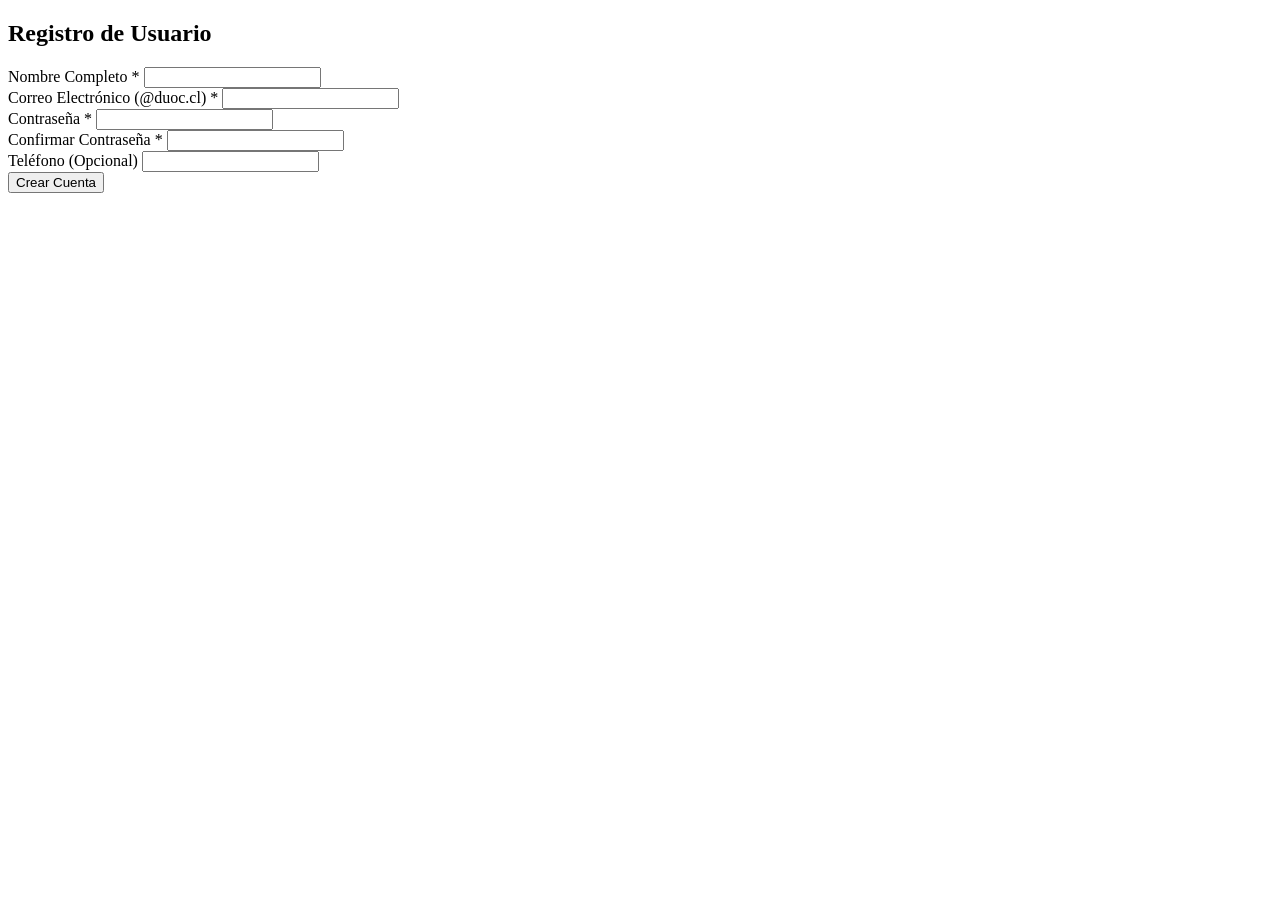
==== registro.html @ c749ef75 "feat(registro): termina html" ====
<!DOCTYPE html>
<html lang="es">
<head>
  <meta charset="UTF-8">
  <meta name="viewport" content="width=device-width, initial-scale=1.0">
  <title>Guau&Miau - Registro</title>
  <link rel="stylesheet" href="css/registro.css">
</head>
<body>
  <main class="registro-card">
    <h2>Registro de Usuario</h2>
    
    <form id="form-registro" novalidate>
      <div class="form-group">
        <label for="nombre">Nombre Completo *</label>
        <input type="text" id="nombre" maxlength="50">
        <span class="error-msg" id="error-nombre"></span>
      </div>

      <div class="form-group">
        <label for="email">Correo Electrónico (@duoc.cl) *</label>
        <input type="email" id="email">
        <span class="error-msg" id="error-email"></span>
      </div>

      <div class="form-group">
        <label for="password">Contraseña *</label>
        <input type="password" id="password">
        <span class="error-msg" id="error-password"></span>
      </div>

      <div class="form-group">
        <label for="confirm-password">Confirmar Contraseña *</label>
        <input type="password" id="confirm-password">
        <span class="error-msg" id="error-confirm-password"></span>
      </div>

      <div class="form-group">
        <label for="telefono">Teléfono (Opcional)</label>
        <input type="tel" id="telefono">
        <span class="error-msg" id="error-telefono"></span>
      </div>

      <!-- Contenedor listo para el modulo de Mascotas (Integrante 2) -->
      <div id="seccion-mascotas"></div>

      <button type="submit" id="btn-submit">Crear Cuenta</button>
    </form>
  </main>

  <script src="js/registro.js"></script>
</body>
</html>
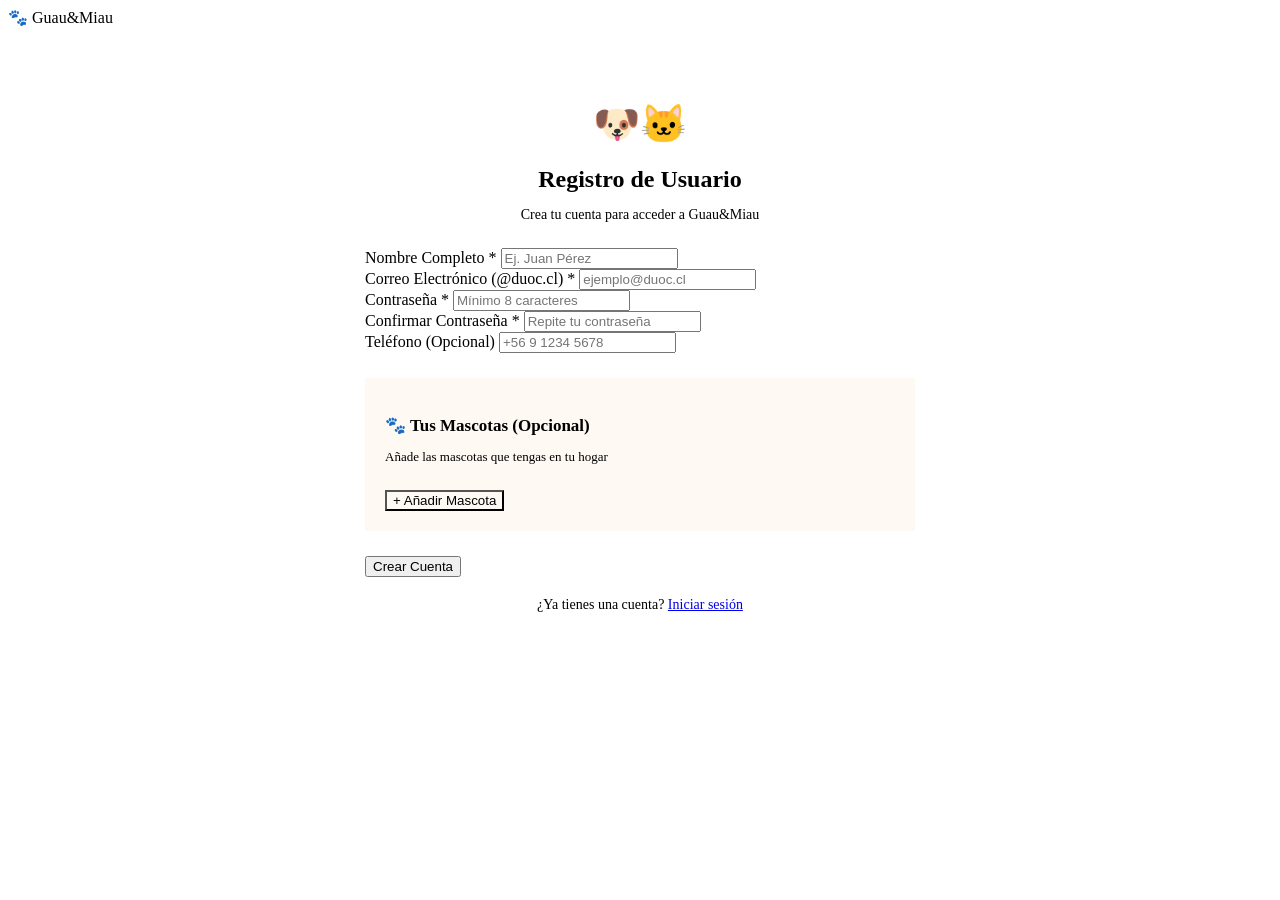
==== commit ef0c2196: "feat: implementación completa mascotas-storage" ====
--- a/registro.html
+++ b/registro.html
@@ -1,53 +1,86 @@
-<!DOCTYPE html>
-<html lang="es">
-<head>
-  <meta charset="UTF-8">
-  <meta name="viewport" content="width=device-width, initial-scale=1.0">
-  <title>Guau&Miau - Registro</title>
-  <link rel="stylesheet" href="css/registro.css">
-</head>
-<body>
-  <main class="registro-card">
-    <h2>Registro de Usuario</h2>
-    
-    <form id="form-registro" novalidate>
-      <div class="form-group">
-        <label for="nombre">Nombre Completo *</label>
-        <input type="text" id="nombre" maxlength="50">
-        <span class="error-msg" id="error-nombre"></span>
-      </div>
-
-      <div class="form-group">
-        <label for="email">Correo Electrónico (@duoc.cl) *</label>
-        <input type="email" id="email">
-        <span class="error-msg" id="error-email"></span>
-      </div>
-
-      <div class="form-group">
-        <label for="password">Contraseña *</label>
-        <input type="password" id="password">
-        <span class="error-msg" id="error-password"></span>
-      </div>
-
-      <div class="form-group">
-        <label for="confirm-password">Confirmar Contraseña *</label>
-        <input type="password" id="confirm-password">
-        <span class="error-msg" id="error-confirm-password"></span>
-      </div>
-
-      <div class="form-group">
-        <label for="telefono">Teléfono (Opcional)</label>
-        <input type="tel" id="telefono">
-        <span class="error-msg" id="error-telefono"></span>
-      </div>
-
-      <!-- Contenedor listo para el modulo de Mascotas (Integrante 2) -->
-      <div id="seccion-mascotas"></div>
-
-      <button type="submit" id="btn-submit">Crear Cuenta</button>
-    </form>
-  </main>
-
-  <script src="js/registro.js"></script>
-</body>
-</html>+<!DOCTYPE html>
+<html lang="es">
+<head>
+  <meta charset="UTF-8">
+  <meta name="viewport" content="width=device-width, initial-scale=1.0">
+  <title>Guau&Miau - Registro</title>
+  
+  <!-- Estilos globales y de marca -->
+  <link rel="stylesheet" href="css/styles.css">
+  <!-- Estilos específicos del registro -->
+  <link rel="stylesheet" href="css/registro.css">
+</head>
+<body>
+
+  <header class="header">
+    <div class="logo">
+      🐾 Guau&Miau
+    </div>
+  </header>
+
+  <main class="registro-container">
+    <section class="registro-card">
+      <div class="registro-header">
+        <div class="logo-mascota">🐶🐱</div>
+        <h2>Registro de Usuario</h2>
+        <p>Crea tu cuenta para acceder a Guau&Miau</p>
+      </div>
+
+      <form id="form-registro" novalidate>
+        <div class="form-group">
+          <label for="nombre">Nombre Completo *</label>
+          <input type="text" id="nombre" placeholder="Ej. Juan Pérez" maxlength="50">
+          <span class="error-msg" id="error-nombre"></span>
+        </div>
+
+        <div class="form-group">
+          <label for="email">Correo Electrónico (@duoc.cl) *</label>
+          <input type="email" id="email" placeholder="ejemplo@duoc.cl">
+          <span class="error-msg" id="error-email"></span>
+        </div>
+
+        <div class="form-group">
+          <label for="password">Contraseña *</label>
+          <input type="password" id="password" placeholder="Mínimo 8 caracteres">
+          <span class="error-msg" id="error-password"></span>
+        </div>
+
+        <div class="form-group">
+          <label for="confirm-password">Confirmar Contraseña *</label>
+          <input type="password" id="confirm-password" placeholder="Repite tu contraseña">
+          <span class="error-msg" id="error-confirm-password"></span>
+        </div>
+
+        <div class="form-group">
+          <label for="telefono">Teléfono (Opcional)</label>
+          <input type="tel" id="telefono" placeholder="+56 9 1234 5678">
+          <span class="error-msg" id="error-telefono"></span>
+        </div>
+
+        <!-- Seccion de Mascotas (Vicente) -->
+        <div id="seccion-mascotas" class="seccion-mascotas">
+          <div class="mascotas-header">
+            <h3>🐾 Tus Mascotas (Opcional)</h3>
+            <p>Añade las mascotas que tengas en tu hogar</p>
+          </div>
+          <div id="contenedor-mascotas"></div>
+          <button type="button" id="btn-agregar-mascota" class="btn btn-secondary">+ Añadir Mascota</button>
+        </div>
+
+        <div id="registroMessage" class="login-message"></div>
+
+        <button type="submit" id="btn-submit" class="btn btn-primary">Crear Cuenta</button>
+      </form>
+
+      <div class="registro-links">
+        <p>¿Ya tienes una cuenta? <a href="index.html">Iniciar sesión</a></p>
+      </div>
+    </section>
+  </main>
+
+  <!-- Modulos JavaScript en orden de dependencia -->
+  <script src="js/storage.js"></script>
+  <script src="js/mascotas.js"></script>
+  <script src="js/registro.js"></script>
+</body>
+</html>
--- a/css/registro.css
+++ b/css/registro.css
@@ -0,0 +1,137 @@
+.registro-container {
+  display: flex;
+  justify-content: center;
+  align-items: center;
+  padding: 40px 20px;
+}
+
+.registro-card {
+  width: 100%;
+  max-width: 550px;
+  background-color: var(--color-blanco);
+  border-radius: var(--radio);
+  padding: 35px 30px;
+  box-shadow: var(--sombra);
+}
+
+.registro-header {
+  text-align: center;
+  margin-bottom: 25px;
+}
+
+.registro-header .logo-mascota {
+  font-size: 38px;
+  margin-bottom: 5px;
+}
+
+.registro-header h2 {
+  font-size: 24px;
+  color: var(--color-texto);
+  margin-bottom: 6px;
+}
+
+.registro-header p {
+  color: var(--color-texto-secundario);
+  font-size: 14px;
+}
+
+/* Marca de error en inputs */
+.form-group input.input-error,
+.form-group select.input-error {
+  border-color: var(--color-error);
+  background-color: #fdf7f7;
+}
+
+.error-msg {
+  color: var(--color-error);
+  font-size: 13px;
+  margin-top: 5px;
+  display: none;
+}
+
+.error-msg.active {
+  display: block;
+}
+
+/* Sección Dinámica de Mascotas */
+.seccion-mascotas {
+  margin: 25px 0;
+  padding: 20px;
+  background-color: #fff9f4;
+  border: 1px dashed var(--color-principal);
+  border-radius: var(--radio);
+}
+
+.mascotas-header {
+  margin-bottom: 15px;
+}
+
+.mascotas-header h3 {
+  font-size: 17px;
+  color: var(--color-principal);
+  margin-bottom: 4px;
+}
+
+.mascotas-header p {
+  font-size: 13px;
+  color: var(--color-texto-secundario);
+}
+
+.mascota-card {
+  background-color: var(--color-blanco);
+  border: 1px solid var(--color-borde);
+  border-radius: 8px;
+  padding: 15px;
+  margin-bottom: 15px;
+  position: relative;
+  box-shadow: 0 2px 6px rgba(0, 0, 0, 0.04);
+}
+
+.mascota-card select {
+  width: 100%;
+  padding: 10px;
+  border: 1px solid var(--color-borde);
+  border-radius: 8px;
+  font-size: 14px;
+  outline: none;
+  background-color: #fff;
+}
+
+.mascota-card select:focus {
+  border-color: var(--color-principal);
+}
+
+.btn-secondary {
+  background-color: var(--color-secundario);
+  color: var(--color-texto);
+  margin-top: 10px;
+}
+
+.btn-secondary:hover {
+  background-color: #f7c550;
+}
+
+.btn-eliminar-mascota {
+  background-color: #fff0f0;
+  color: var(--color-error);
+  border: 1px solid #f5c6cb;
+  border-radius: 6px;
+  padding: 6px 12px;
+  font-size: 13px;
+  font-weight: bold;
+  cursor: pointer;
+  margin-top: 8px;
+  transition: 0.2s;
+}
+
+.btn-eliminar-mascota:hover {
+  background-color: var(--color-error);
+  color: #fff;
+}
+
+.registro-links {
+  margin-top: 20px;
+  text-align: center;
+  font-size: 14px;
+  color: var(--color-texto-secundario);
+}
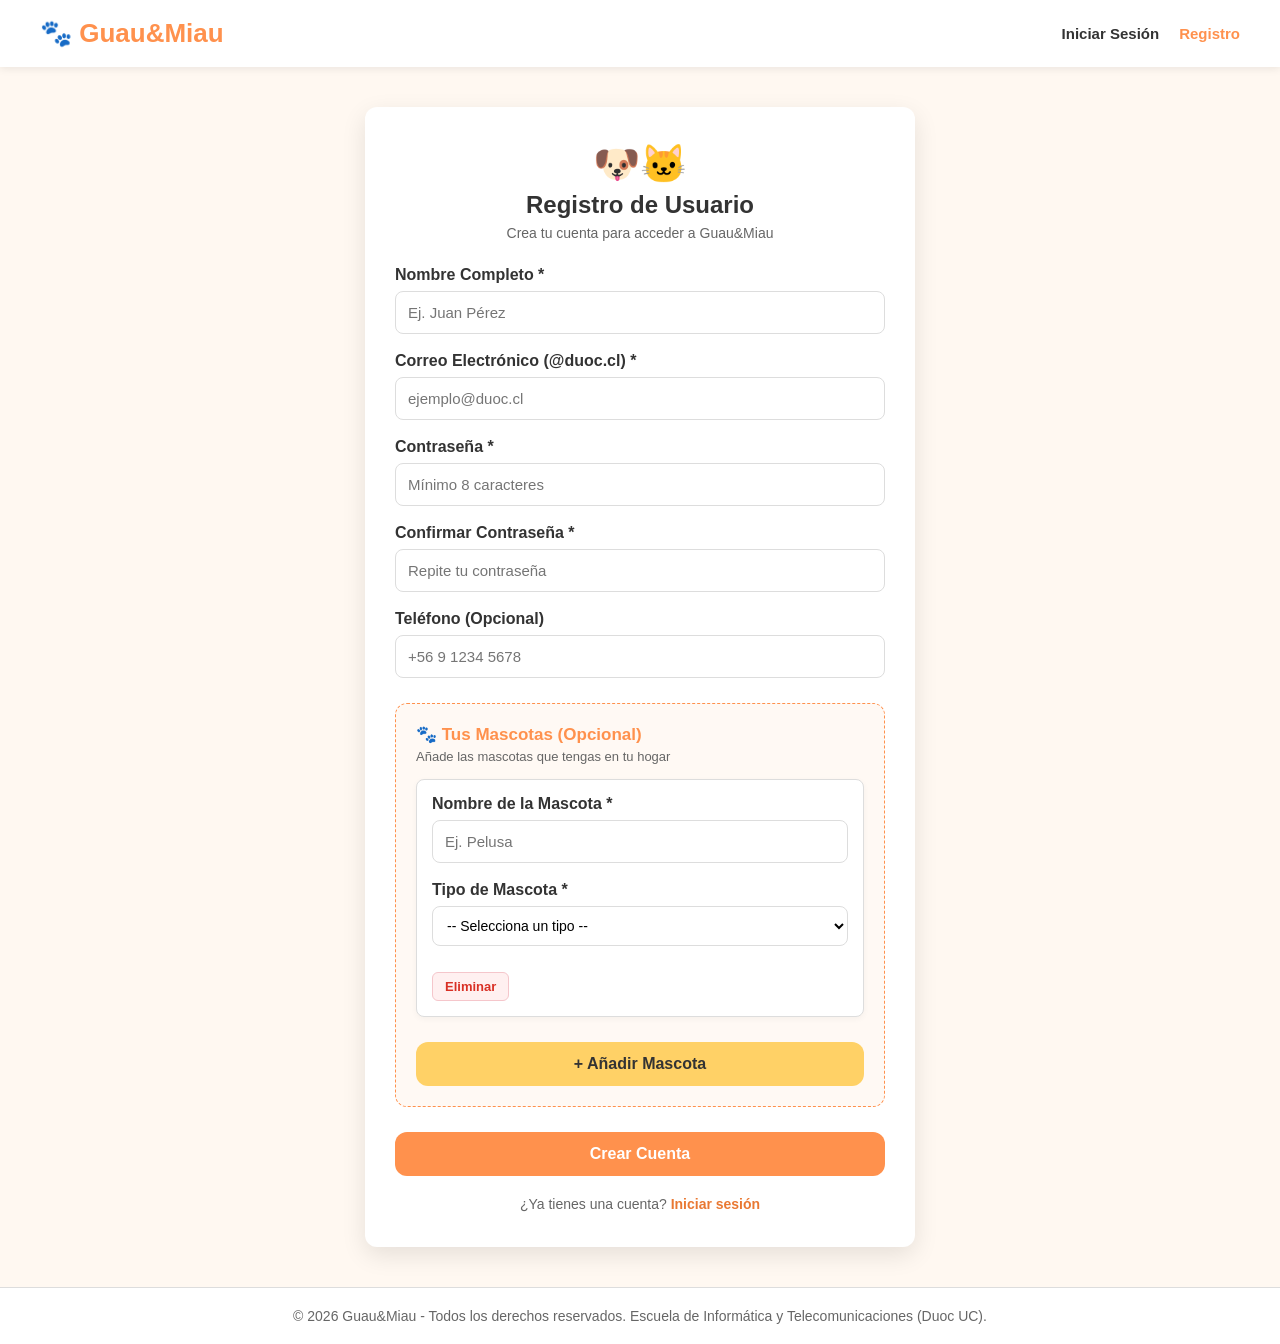
==== commit baccc78e: "feat: implementa semantica HTML5 completa con header, nav, main, section, article y footer" ====
--- a/registro.html
+++ b/registro.html
@@ -16,15 +16,21 @@
     <div class="logo">
       🐾 Guau&Miau
     </div>
+    <nav>
+      <ul class="nav-menu">
+        <li><a href="index.html">Iniciar Sesión</a></li>
+        <li><a href="registro.html" class="active">Registro</a></li>
+      </ul>
+    </nav>
   </header>
 
   <main class="registro-container">
     <section class="registro-card">
-      <div class="registro-header">
+      <article class="registro-header">
         <div class="logo-mascota">🐶🐱</div>
         <h2>Registro de Usuario</h2>
         <p>Crea tu cuenta para acceder a Guau&Miau</p>
-      </div>
+      </article>
 
       <form id="form-registro" novalidate>
         <div class="form-group">
@@ -58,14 +64,14 @@
         </div>
 
         <!-- Seccion de Mascotas (Vicente) -->
-        <div id="seccion-mascotas" class="seccion-mascotas">
+        <article id="seccion-mascotas" class="seccion-mascotas">
           <div class="mascotas-header">
             <h3>🐾 Tus Mascotas (Opcional)</h3>
             <p>Añade las mascotas que tengas en tu hogar</p>
           </div>
           <div id="contenedor-mascotas"></div>
           <button type="button" id="btn-agregar-mascota" class="btn btn-secondary">+ Añadir Mascota</button>
-        </div>
+        </article>
 
         <div id="registroMessage" class="login-message"></div>
 
@@ -78,9 +84,14 @@
     </section>
   </main>
 
+  <footer class="footer">
+    <p>&copy; 2026 Guau&Miau - Todos los derechos reservados. Escuela de Informática y Telecomunicaciones (Duoc UC).</p>
+  </footer>
+
   <!-- Modulos JavaScript en orden de dependencia -->
   <script src="js/storage.js"></script>
   <script src="js/mascotas.js"></script>
   <script src="js/registro.js"></script>
 </body>
-</html>+</html>
+
--- a/css/styles.css
+++ b/css/styles.css
@@ -0,0 +1,156 @@
+* {
+    margin: 0;
+    padding: 0;
+    box-sizing: border-box;
+}
+
+:root {
+    --color-principal: #ff914d;
+    --color-principal-hover: #e97832;
+
+    --color-secundario: #ffd166;
+
+    --color-fondo: #fff8f1;
+    --color-blanco: #ffffff;
+
+    --color-texto: #333333;
+    --color-texto-secundario: #666666;
+
+    --color-error: #d93025;
+    --color-exito: #188038;
+
+    --color-borde: #dddddd;
+
+    --sombra: 0 8px 25px rgba(0, 0, 0, 0.10);
+
+    --radio: 12px;
+}
+
+body {
+    font-family: Arial, Helvetica, sans-serif;
+    background-color: var(--color-fondo);
+    color: var(--color-texto);
+    min-height: 100vh;
+    display: flex;
+    flex-direction: column;
+}
+
+.header {
+    width: 100%;
+    padding: 18px 40px;
+    background-color: var(--color-blanco);
+    box-shadow: 0 2px 8px rgba(0, 0, 0, 0.08);
+    display: flex;
+    justify-content: space-between;
+    align-items: center;
+}
+
+.logo {
+    font-size: 26px;
+    font-weight: bold;
+    color: var(--color-principal);
+}
+
+.nav-menu {
+    display: flex;
+    gap: 20px;
+    list-style: none;
+}
+
+.nav-menu a {
+    color: var(--color-texto);
+    font-size: 15px;
+    transition: color 0.2s;
+}
+
+.nav-menu a:hover,
+.nav-menu a.active {
+    color: var(--color-principal);
+}
+
+.footer {
+    margin-top: auto;
+    width: 100%;
+    padding: 20px 40px;
+    background-color: var(--color-blanco);
+    border-top: 1px solid var(--color-borde);
+    text-align: center;
+    font-size: 14px;
+    color: var(--color-texto-secundario);
+}
+
+
+.btn {
+    width: 100%;
+    border: none;
+    border-radius: var(--radio);
+    padding: 13px 20px;
+    font-size: 16px;
+    font-weight: bold;
+    cursor: pointer;
+    transition: 0.2s;
+}
+
+.btn-primary {
+    background-color: var(--color-principal);
+    color: var(--color-blanco);
+}
+
+.btn-primary:hover {
+    background-color: var(--color-principal-hover);
+}
+
+.form-group {
+    margin-bottom: 18px;
+}
+
+.form-group label {
+    display: block;
+    margin-bottom: 7px;
+    font-weight: bold;
+}
+
+.form-group input {
+    width: 100%;
+    padding: 12px;
+    border: 1px solid var(--color-borde);
+    border-radius: 8px;
+    font-size: 15px;
+    outline: none;
+}
+
+.form-group input:focus {
+    border-color: var(--color-principal);
+}
+
+.error-message {
+    display: block;
+    margin-top: 5px;
+    color: var(--color-error);
+    font-size: 13px;
+    min-height: 16px;
+}
+
+.login-message {
+    margin-bottom: 15px;
+    text-align: center;
+    font-size: 14px;
+}
+
+.message-error {
+    color: var(--color-error);
+}
+
+.message-success {
+    color: var(--color-exito);
+}
+
+a {
+    color: var(--color-principal-hover);
+    font-weight: bold;
+    text-decoration: none;
+}
+
+a:hover {
+    text-decoration: underline;
+}
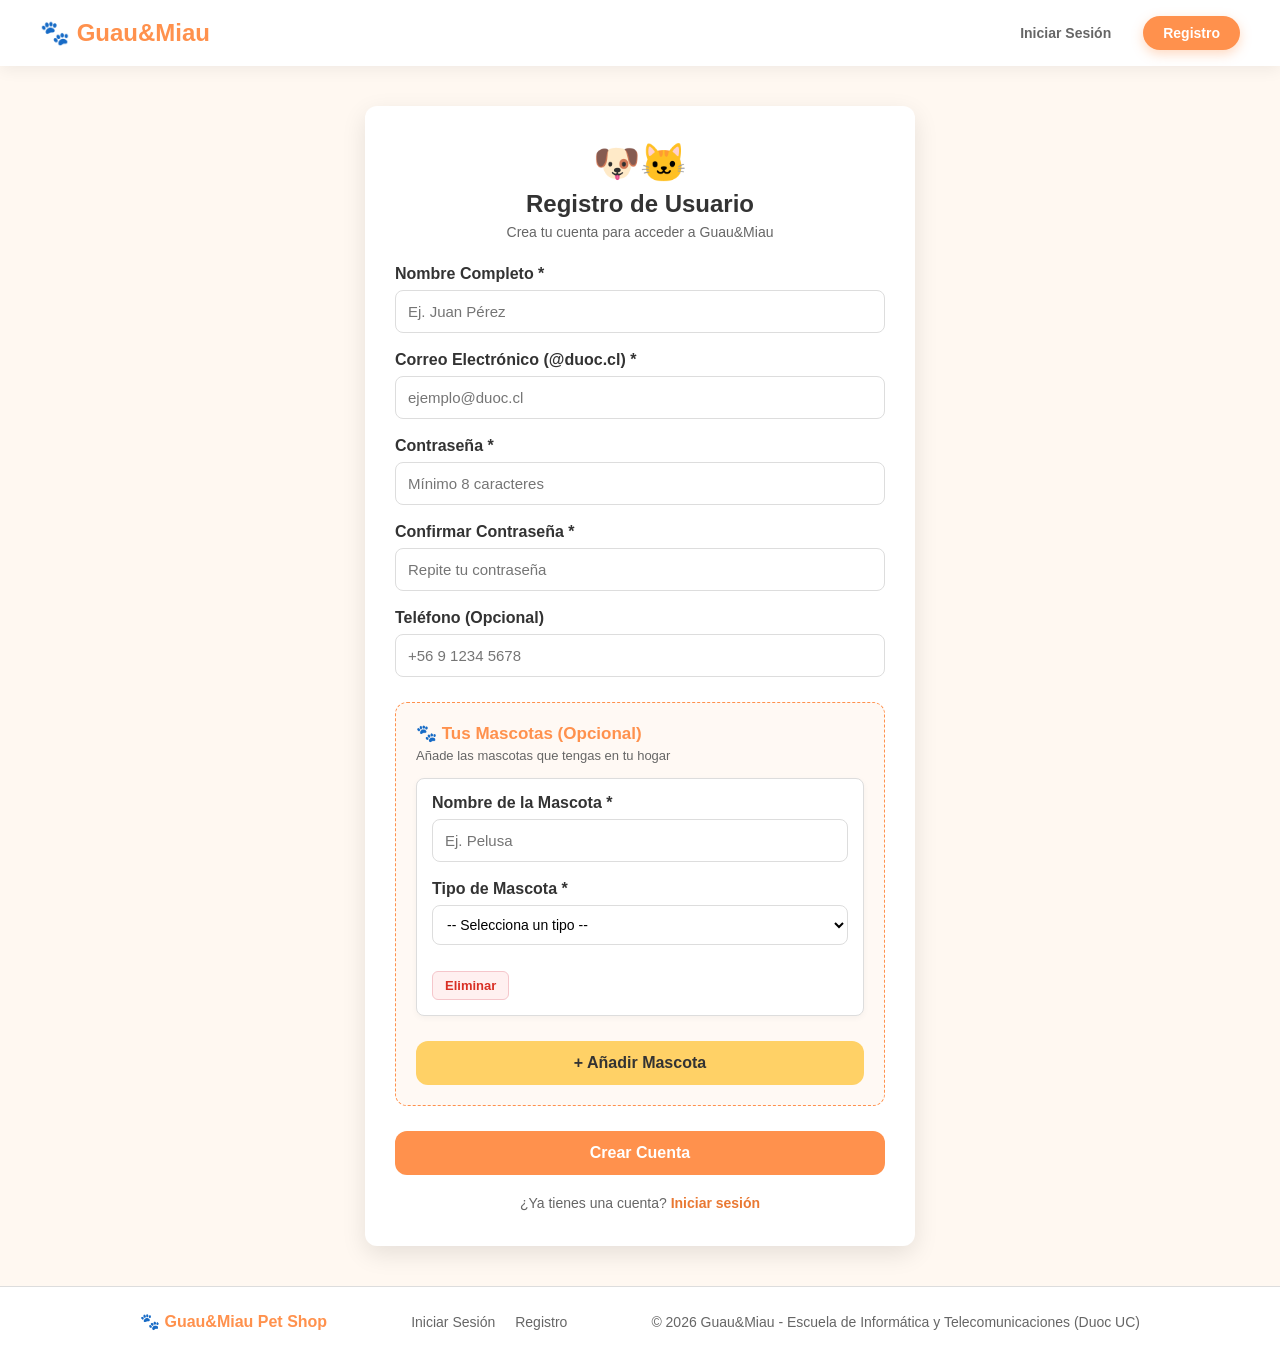
==== commit 110d17ac: "feat: ajusta posicion del video al final, barra de navegacion horizontal y footer completo" ====
--- a/registro.html
+++ b/registro.html
@@ -18,19 +18,19 @@
     </div>
     <nav>
       <ul class="nav-menu">
-        <li><a href="index.html">Iniciar Sesión</a></li>
-        <li><a href="registro.html" class="active">Registro</a></li>
+        <li><a href="index.html" class="nav-link">Iniciar Sesión</a></li>
+        <li><a href="registro.html" class="nav-link active">Registro</a></li>
       </ul>
     </nav>
   </header>
 
   <main class="registro-container">
     <section class="registro-card">
-      <article class="registro-header">
+      <div class="registro-header">
         <div class="logo-mascota">🐶🐱</div>
         <h2>Registro de Usuario</h2>
         <p>Crea tu cuenta para acceder a Guau&Miau</p>
-      </article>
+      </div>
 
       <form id="form-registro" novalidate>
         <div class="form-group">
@@ -64,14 +64,14 @@
         </div>
 
         <!-- Seccion de Mascotas (Vicente) -->
-        <article id="seccion-mascotas" class="seccion-mascotas">
+        <div id="seccion-mascotas" class="seccion-mascotas">
           <div class="mascotas-header">
             <h3>🐾 Tus Mascotas (Opcional)</h3>
             <p>Añade las mascotas que tengas en tu hogar</p>
           </div>
           <div id="contenedor-mascotas"></div>
           <button type="button" id="btn-agregar-mascota" class="btn btn-secondary">+ Añadir Mascota</button>
-        </article>
+        </div>
 
         <div id="registroMessage" class="login-message"></div>
 
@@ -85,13 +85,23 @@
   </main>
 
   <footer class="footer">
-    <p>&copy; 2026 Guau&Miau - Todos los derechos reservados. Escuela de Informática y Telecomunicaciones (Duoc UC).</p>
+    <div class="footer-content">
+      <div class="footer-brand">
+        🐾 Guau&Miau Pet Shop
+      </div>
+      <ul class="footer-links">
+        <li><a href="index.html">Iniciar Sesión</a></li>
+        <li><a href="registro.html">Registro</a></li>
+      </ul>
+      <p>&copy; 2026 Guau&Miau - Escuela de Informática y Telecomunicaciones (Duoc UC)</p>
+    </div>
   </footer>
+
 
   <!-- Modulos JavaScript en orden de dependencia -->
   <script src="js/storage.js"></script>
+
   <script src="js/mascotas.js"></script>
   <script src="js/registro.js"></script>
 </body>
-</html>
-+</html>
--- a/css/styles.css
+++ b/css/styles.css
@@ -35,48 +35,136 @@
     flex-direction: column;
 }
 
-.header {
-    width: 100%;
-    padding: 18px 40px;
+.video-container {
+    width: 100%;
+    max-width: 550px;
+    margin: 30px auto;
     background-color: var(--color-blanco);
-    box-shadow: 0 2px 8px rgba(0, 0, 0, 0.08);
-    display: flex;
+    padding: 25px;
+    border-radius: 18px;
+    box-shadow: var(--sombra);
+    text-align: center;
+}
+
+.video-container h3 {
+    margin-bottom: 15px;
+    color: var(--color-principal);
+    font-size: 18px;
+}
+
+.video-responsive {
+    position: relative;
+    padding-bottom: 56.25%; /* Relación de aspecto 16:9 */
+    height: 0;
+    overflow: hidden;
+    border-radius: 12px;
+}
+
+.video-responsive iframe {
+    position: absolute;
+    top: 0;
+    left: 0;
+    width: 100%;
+    height: 100%;
+    border: 0;
+}
+
+.footer {
+    margin-top: auto;
+    width: 100%;
+    padding: 25px 40px;
+    background-color: var(--color-blanco);
+    border-top: 1px solid var(--color-borde);
+    font-size: 14px;
+    color: var(--color-texto-secundario);
+}
+
+.footer-content {
+    max-width: 1000px;
+    margin: 0 auto;
+    display: flex;
+    flex-wrap: wrap;
     justify-content: space-between;
     align-items: center;
-}
-
-.logo {
-    font-size: 26px;
-    font-weight: bold;
-    color: var(--color-principal);
-}
-
-.nav-menu {
+    gap: 15px;
+}
+
+.footer-brand {
+    font-weight: bold;
+    color: var(--color-principal);
+    font-size: 16px;
+}
+
+.footer-links {
     display: flex;
     gap: 20px;
     list-style: none;
 }
 
-.nav-menu a {
-    color: var(--color-texto);
-    font-size: 15px;
-    transition: color 0.2s;
-}
-
-.nav-menu a:hover,
-.nav-menu a.active {
-    color: var(--color-principal);
-}
-
-.footer {
-    margin-top: auto;
-    width: 100%;
-    padding: 20px 40px;
+.footer-links a {
+    color: var(--color-texto-secundario);
+    font-size: 14px;
+    font-weight: normal;
+}
+
+.footer-links a:hover {
+    color: var(--color-principal);
+}
+
+.header {
+    width: 100%;
+    padding: 16px 40px;
     background-color: var(--color-blanco);
-    border-top: 1px solid var(--color-borde);
-    text-align: center;
-    font-size: 14px;
+    box-shadow: 0 4px 15px rgba(0, 0, 0, 0.06);
+    display: flex;
+    justify-content: space-between;
+    align-items: center;
+    position: relative;
+    z-index: 10;
+}
+
+.logo {
+    font-size: 24px;
+    font-weight: bold;
+    color: var(--color-principal);
+    display: flex;
+    align-items: center;
+    gap: 8px;
+}
+
+/* Barra de Navegación Horizontal */
+.nav-menu {
+    display: flex;
+    flex-direction: row;
+    align-items: center;
+    gap: 12px;
+    list-style: none;
+    margin: 0;
+    padding: 0;
+}
+
+.nav-link {
+    display: inline-block;
+    padding: 9px 20px;
+    border-radius: 25px;
     color: var(--color-texto-secundario);
+    font-size: 14px;
+    font-weight: bold;
+    text-decoration: none;
+    transition: all 0.25s ease;
+    background-color: transparent;
+}
+
+.nav-link:hover {
+    color: var(--color-principal);
+    background-color: #fff3eb;
+    text-decoration: none;
+}
+
+.nav-link.active {
+    color: var(--color-blanco);
+    background-color: var(--color-principal);
+    box-shadow: 0 4px 12px rgba(255, 145, 77, 0.35);
 }
 
 
